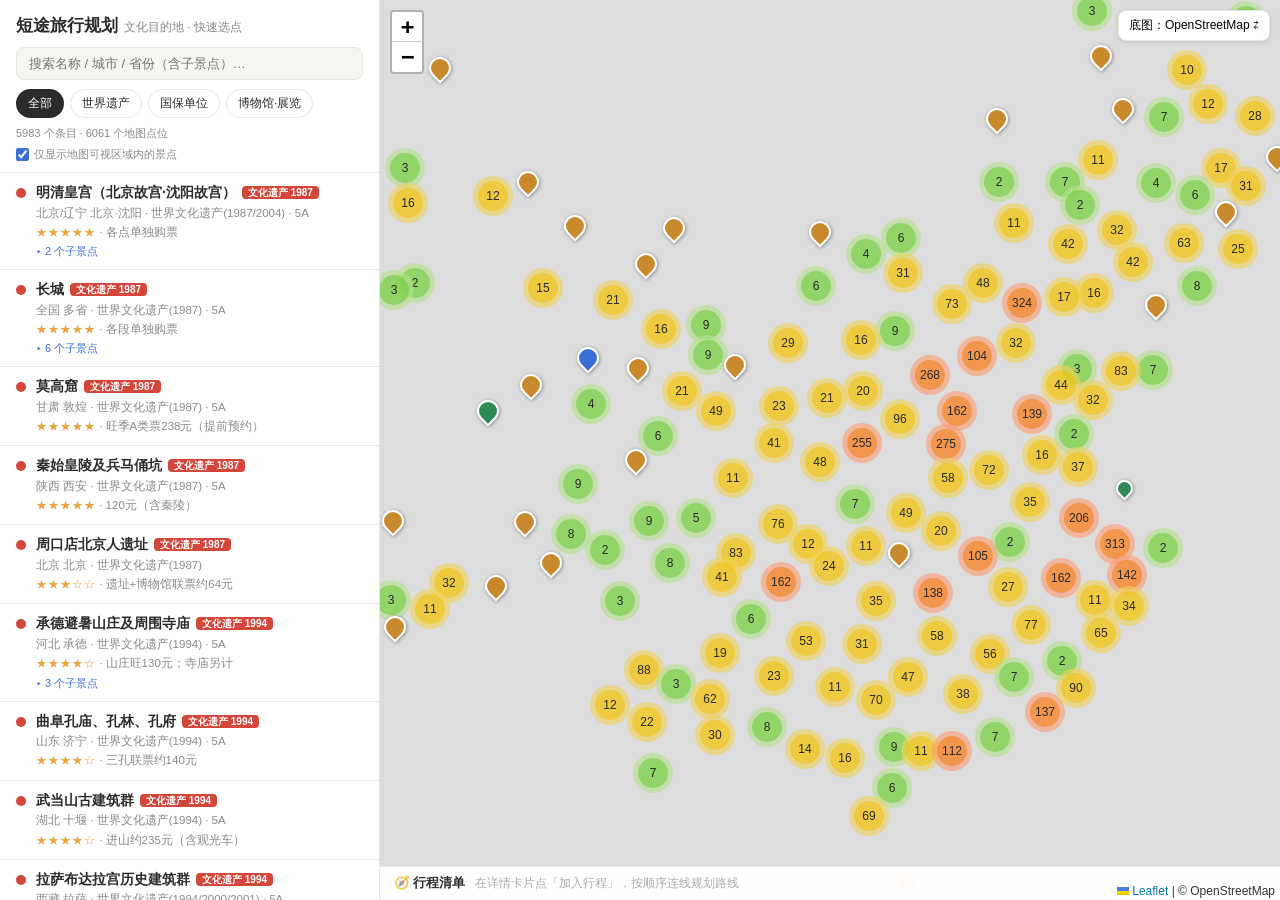
==== index.html @ 01b2f74c "Initial commit" ====
<!DOCTYPE html>
<html lang="zh-CN">
<head>
<meta charset="UTF-8">
<meta name="viewport" content="width=device-width, initial-scale=1.0">
<title>短途旅行规划 · 文化目的地地图</title>
<link rel="stylesheet" href="lib/leaflet.min.css">
<link rel="stylesheet" href="lib/MarkerCluster.min.css">
<link rel="stylesheet" href="lib/MarkerCluster.Default.min.css">
<script src="lib/leaflet.min.js"></script>
<script src="lib/leaflet.markercluster.min.js"></script>
<style>
:root{
  --whs:#d4453a; --nat:#2e8b57; --mix:#7b5cc4; --gb:#c98a2d; --mus:#3a6fd8;
  --bg:#f6f5f2; --panel:#ffffff; --ink:#2b2b2b; --muted:#8a8a8a; --line:#e8e6e1;
}
*{box-sizing:border-box;margin:0;padding:0}
body{font-family:-apple-system,"PingFang SC","Microsoft YaHei",sans-serif;color:var(--ink);background:var(--bg);height:100vh;overflow:hidden}
#app{display:flex;height:100vh}
/* ---------- 侧栏 ---------- */
#side{width:380px;min-width:320px;background:var(--panel);border-right:1px solid var(--line);display:flex;flex-direction:column;z-index:1000}
#side header{padding:14px 16px 10px;border-bottom:1px solid var(--line)}
#side h1{font-size:17px;font-weight:700}
#side h1 small{font-weight:400;color:var(--muted);font-size:12px;margin-left:6px}
#search{width:100%;margin-top:10px;padding:8px 12px;border:1px solid var(--line);border-radius:8px;font-size:13px;outline:none;background:var(--bg)}
#search:focus{border-color:#bbb}
#chips,#subchips{display:flex;gap:6px;margin-top:9px;flex-wrap:wrap}
.chip{padding:5px 11px;border-radius:99px;font-size:12px;cursor:pointer;border:1px solid var(--line);background:#fff;user-select:none;transition:.15s}
.chip.on{color:#fff;border-color:transparent}
.chip[data-cat="all"].on{background:var(--ink)}
.chip[data-cat="whs"].on{background:var(--whs)}
.chip[data-cat="gb"].on{background:var(--gb)}
.chip[data-cat="mus"].on{background:var(--mus)}
.subchip{padding:3px 9px;border-radius:99px;font-size:11px;cursor:pointer;border:1px solid var(--line);background:#fdfdfc;color:#666;user-select:none}
.subchip.on{background:#555;color:#fff;border-color:transparent}
#count{font-size:11px;color:var(--muted);margin-top:8px}
.map-tip{background:rgba(30,30,30,.88);color:#fff;border:none;border-radius:5px;font-size:12px;padding:3px 8px;white-space:nowrap;box-shadow:0 2px 6px rgba(0,0,0,.25)}
.map-tip::before{display:none}
#vfLabel{display:flex;align-items:center;gap:5px;font-size:11px;color:var(--muted);margin-top:6px;cursor:pointer;user-select:none}
#vfLabel input{cursor:pointer;accent-color:var(--mus)}
#list{flex:1;overflow-y:auto}
.item{padding:10px 16px;border-bottom:1px solid var(--line);cursor:pointer;display:flex;gap:10px;align-items:flex-start}
.item:hover{background:#faf9f6}
.item.active{background:#f3f1ea}
.dot{width:10px;height:10px;border-radius:50%;margin-top:5px;flex-shrink:0}
.item .t{font-size:14px;font-weight:600;line-height:1.4}
.item .s{font-size:11.5px;color:var(--muted);margin-top:2px;line-height:1.5}
.badge{font-size:10px;padding:1px 6px;border-radius:4px;color:#fff;margin-left:6px;vertical-align:1px;white-space:nowrap}
.stars{color:#e8a33d;font-size:11px;letter-spacing:1px}
.expander{font-size:11px;color:#3a6fd8;margin-top:3px;user-select:none}
.childitem{padding:7px 16px 7px 40px;border-bottom:1px dashed var(--line);cursor:pointer;background:#fcfbf9}
.childitem:hover{background:#f5f3ee}
.childitem .t{font-size:12.5px;font-weight:500}
.childitem .s{font-size:11px;color:var(--muted)}
/* ---------- 地图 ---------- */
#mapwrap{flex:1;position:relative}
#map{height:100%}
#tileToggle{position:absolute;top:10px;right:10px;z-index:800;background:#fff;border:1px solid var(--line);border-radius:8px;font-size:12px;padding:6px 10px;cursor:pointer;box-shadow:0 1px 4px rgba(0,0,0,.12)}
/* ---------- 详情卡片 ---------- */
#detail{position:absolute;top:10px;left:10px;z-index:900;width:335px;max-height:calc(100% - 70px);overflow-y:auto;background:#fff;border-radius:14px;box-shadow:0 6px 24px rgba(0,0,0,.18);display:none}
#detail .img{height:170px;background:#ddd center/cover no-repeat;border-radius:14px 14px 0 0;position:relative;display:flex;align-items:center;justify-content:center;font-size:48px}
#detail .close{position:absolute;top:8px;right:8px;background:rgba(0,0,0,.45);color:#fff;border:none;width:26px;height:26px;border-radius:50%;cursor:pointer;font-size:14px;line-height:1}
#detail .body{padding:14px 16px 16px}
#detail h2{font-size:16.5px;line-height:1.4}
#detail .meta{font-size:12px;color:var(--muted);margin:4px 0 8px}
#detail .tag{display:inline-block;font-size:11px;color:#fff;padding:2px 8px;border-radius:5px;margin:0 6px 4px 0}
#detail .row{display:flex;font-size:13px;margin-top:7px;line-height:1.5}
#detail .row .k{width:74px;color:var(--muted);flex-shrink:0}
#detail .intro{font-size:13px;line-height:1.7;margin-top:10px;color:#444}
#detail .btns{display:flex;gap:8px;margin-top:14px}
#detail .btns a,#detail .btns button{flex:1;text-align:center;font-size:12.5px;padding:8px 0;border-radius:8px;border:1px solid var(--line);background:#fff;color:var(--ink);text-decoration:none;cursor:pointer}
#detail .btns .add{background:var(--ink);color:#fff;border-color:var(--ink)}
#detail .btns .add.in{background:#888;border-color:#888}
.kidlink{display:flex;justify-content:space-between;font-size:12.5px;padding:6px 8px;border:1px solid var(--line);border-radius:7px;margin-top:6px;cursor:pointer}
.kidlink:hover{background:#f7f5f0}
/* ---------- 行程栏 ---------- */
#trip{position:absolute;bottom:0;left:0;right:0;z-index:900;background:rgba(255,255,255,.97);border-top:1px solid var(--line);padding:8px 14px;display:flex;align-items:center;gap:10px;flex-wrap:wrap}
#trip .label{font-size:12.5px;font-weight:700;flex-shrink:0}
#tripList{display:flex;gap:6px;flex-wrap:wrap;flex:1;min-width:120px}
.stop{display:flex;align-items:center;gap:5px;background:var(--bg);border:1px solid var(--line);border-radius:99px;padding:3px 8px 3px 4px;font-size:12px}
.stop .n{background:var(--ink);color:#fff;width:17px;height:17px;border-radius:50%;font-size:10.5px;display:flex;align-items:center;justify-content:center}
.stop button{border:none;background:none;cursor:pointer;color:var(--muted);font-size:13px;padding:0 2px}
#tripInfo{font-size:11.5px;color:var(--muted);flex-shrink:0}
#tripClear{font-size:11.5px;border:none;background:none;color:#b04a3e;cursor:pointer;flex-shrink:0}
.leaflet-popup-content{margin:10px 14px;font-size:13px}
.pop-t{font-weight:700;font-size:14px;cursor:pointer}
.pop-s{color:#888;font-size:11.5px;margin-top:2px}
@media (max-width:760px){
  #app{flex-direction:column}
  #side{width:100%;height:44%;min-width:0;border-right:none;border-bottom:1px solid var(--line)}
  #detail{width:calc(100% - 20px)}
}
</style>
</head>
<body>
<div id="app">
  <aside id="side">
    <header>
      <h1>短途旅行规划<small>文化目的地 · 快速选点</small></h1>
      <input id="search" placeholder="搜索名称 / 城市 / 省份（含子景点）…">
      <div id="chips">
        <span class="chip on" data-cat="all">全部</span>
        <span class="chip" data-cat="whs">世界遗产</span>
        <span class="chip" data-cat="gb">国保单位</span>
        <span class="chip" data-cat="mus">博物馆·展览</span>
      </div>
      <div id="subchips" style="display:none"></div>
      <div id="count"></div>
      <label id="vfLabel"><input type="checkbox" id="vfToggle" checked> 仅显示地图可视区域内的景点</label>
    </header>
    <div id="list"></div>
  </aside>
  <div id="mapwrap">
    <div id="map"></div>
    <button id="tileToggle">底图：OpenStreetMap ⇄</button>
    <div id="detail"></div>
    <div id="trip">
      <span class="label">🧭 行程清单</span>
      <div id="tripList"></div>
      <span id="tripInfo"></span>
      <button id="tripClear" style="display:none">清空</button>
    </div>
  </div>
</div>

<script src="data.js"></script>
<script src="guobao_full.js" onerror="void 0"></script>
<script src="museums_full.js" onerror="void 0"></script>
<script>
/* ================= 基础 ================= */
const CAT={whs:{label:"世界遗产",hex:"#d4453a"},gb:{label:"国保单位",hex:"#c98a2d"},mus:{label:"博物馆·展览",hex:"#3a6fd8"}};
const SUBHEX={"文化":"#d4453a","自然":"#2e8b57","双重":"#7b5cc4"};
const $=s=>document.querySelector(s);
const colorOf=e=>e.cat==="whs"?(SUBHEX[e.sub]||CAT.whs.hex):CAT[e.cat].hex;

/* 合并可选的全量国保数据（window.EXTRA_GB 由 guobao_full.js 提供） */
const batchName=b=>b>0?("第"+"零一二三四五六七八"[b]+"批"):"批次待核";
if(typeof window!=="undefined"&&Array.isArray(window.EXTRA_GB)){
  const normName=s=>String(s).replace(/[＂"“”'’‘\s·、，,．.\-—－()（）\[\]【】]/g,"");
  /* 已收录的名称（精选国保 + 世遗及其子景点），用于去重 */
  const have=[];
  for(const d of DATA){
    have.push(normName(d.name));
    (d.children||[]).forEach(c=>have.push(normName(c.name)));
  }
  const haveSet=new Set(have);
  const dupHit=nn=>haveSet.has(nn)||have.some(h=>(h.includes(nn)||nn.includes(h))&&Math.abs(h.length-nn.length)<=6&&Math.min(h.length,nn.length)>=4);
  let n=0;
  for(const r of window.EXTRA_GB){
    if(!r||!r.name||!isFinite(r.lat)||!isFinite(r.lng))continue;
    const nn=normName(r.name);
    if(dupHit(nn))continue;
    DATA.push({id:"gx"+(++n),cat:"gb",batch:+r.batch||0,lite:true,name:r.name,prov:r.prov||"",city:r.city||r.prov||"",lat:+r.lat,lng:+r.lng,
      rating:batchName(+r.batch||0)+"国保"+(r.type?(" · "+r.type):""),stars:2,
      price:r.price||"以现场为准",hours:r.hours||"以现场为准",wiki:r.wiki||r.name,intro:r.intro||(r.type?("类型："+r.type+"。"):"全国重点文物保护单位。")});
  }
}

/* 合并可选的全量博物馆数据（window.EXTRA_MUS 由 museums_full.js 提供） */
if(typeof window!=="undefined"&&Array.isArray(window.EXTRA_MUS)){
  const normM=s=>String(s).replace(/[＂"""'''\s·、，,．.\-—－()（）\[\]【】]/g,"");
  const haveM=[];
  for(const d of DATA){haveM.push(normM(d.name));(d.children||[]).forEach(c=>haveM.push(normM(c.name)));}
  const haveMSet=new Set(haveM);
  const dupM=nn=>haveMSet.has(nn)||haveM.some(h=>(h.includes(nn)||nn.includes(h))&&Math.abs(h.length-nn.length)<=6&&Math.min(h.length,nn.length)>=4);
  const levelLabel={一级:"国家一级博物馆",二级:"国家二级博物馆",美术馆:"国家重点美术馆"};
  let nm=0;
  for(const r of window.EXTRA_MUS){
    if(!r||!r.name||!isFinite(r.lat)||!isFinite(r.lng))continue;
    if(dupM(normM(r.name)))continue;
    const lv=r.level||"一级";
    DATA.push({id:"mx"+(++nm),cat:"mus",level:lv,lite:true,name:r.name,
      prov:"",city:"",lat:+r.lat,lng:+r.lng,
      rating:levelLabel[lv]||"博物馆",
      stars:lv==="一级"?4:lv==="美术馆"?4:3,
      price:"以现场为准",hours:"以现场为准",wiki:r.name,
      intro:levelLabel[lv]||"博物馆",verify:r.verify||0});
  }
}

/* 展平叶子点位（children 或自身） */
const LEAF={}; // id -> leaf
const PARENT={}; // leafId -> parent entry (若为子景点)
for(const d of DATA){
  if(d.children&&d.children.length){
    d.children.forEach((c,i)=>{
      const id=d.id+"c"+i;
      LEAF[id]={...c,id,cat:d.cat,sub:d.sub,batch:d.batch,year:d.year,prov:d.prov,
        city:c.city||d.city,rating:c.rating||d.rating,stars:c.stars||d.stars,
        price:c.price||d.price,hours:c.hours||d.hours,intro:c.intro||d.intro,wiki:c.wiki||d.wiki};
      PARENT[id]=d;
    });
  }else{LEAF[d.id]=d;}
}
const leafList=e=>e.children&&e.children.length?e.children.map((c,i)=>LEAF[e.id+"c"+i]):[LEAF[e.id]];

/* ================= 坐标纠偏（高德底图用） ================= */
function outOfChina(lat,lng){return lng<72.004||lng>137.8347||lat<0.8293||lat>55.8271}
function tLat(x,y){let r=-100+2*x+3*y+0.2*y*y+0.1*x*y+0.2*Math.sqrt(Math.abs(x));r+=(20*Math.sin(6*x*Math.PI)+20*Math.sin(2*x*Math.PI))*2/3;r+=(20*Math.sin(y*Math.PI)+40*Math.sin(y/3*Math.PI))*2/3;r+=(160*Math.sin(y/12*Math.PI)+320*Math.sin(y*Math.PI/30))*2/3;return r}
function tLng(x,y){let r=300+x+2*y+0.1*x*x+0.1*x*y+0.1*Math.sqrt(Math.abs(x));r+=(20*Math.sin(6*x*Math.PI)+20*Math.sin(2*x*Math.PI))*2/3;r+=(20*Math.sin(x*Math.PI)+40*Math.sin(x/3*Math.PI))*2/3;r+=(150*Math.sin(x/12*Math.PI)+300*Math.sin(x/30*Math.PI))*2/3;return r}
function wgs2gcj(lat,lng){if(outOfChina(lat,lng))return[lat,lng];const a=6378245,ee=0.00669342162296594626;let dLat=tLat(lng-105,lat-35),dLng=tLng(lng-105,lat-35);const radLat=lat/180*Math.PI;let magic=Math.sin(radLat);magic=1-ee*magic*magic;const sq=Math.sqrt(magic);dLat=dLat*180/(a*(1-ee)/(magic*sq)*Math.PI);dLng=dLng*180/(a/sq*Math.cos(radLat)*Math.PI);return[lat+dLat,lng+dLng]}
function distKm(a,b){const R=6371,d=Math.PI/180,la=(b.lat-a.lat)*d,lo=(b.lng-a.lng)*d;const h=Math.sin(la/2)**2+Math.cos(a.lat*d)*Math.cos(b.lat*d)*Math.sin(lo/2)**2;return R*2*Math.atan2(Math.sqrt(h),Math.sqrt(1-h))}
const store={get(k,d){try{return JSON.parse(localStorage.getItem(k))??d}catch(e){return d}},set(k,v){try{localStorage.setItem(k,JSON.stringify(v))}catch(e){}}};

/* ================= 地图 ================= */
const map=L.map("map").setView([34.5,108],5);
let useGcj=false;
const osmLayer=L.tileLayer("https://tile.openstreetmap.org/{z}/{x}/{y}.png",{maxZoom:19,attribution:"© OpenStreetMap"});
const amapLayer=L.tileLayer("https://webrd0{s}.is.autonavi.com/appmaptile?lang=zh_cn&size=1&scale=1&style=8&x={x}&y={y}&z={z}",{subdomains:"1234",maxZoom:18,attribution:"© 高德地图"});
osmLayer.addTo(map);
const cluster=L.markerClusterGroup({maxClusterRadius:36,disableClusteringAtZoom:9,showCoverageOnHover:false});
map.addLayer(cluster);
const pos=d=>useGcj?wgs2gcj(d.lat,d.lng):[d.lat,d.lng];

function makeIcon(color,n,small){
  const s=small?17:22,b=small?2:2.5;
  const num=n?`<span style="position:absolute;top:-7px;right:-8px;background:#2b2b2b;color:#fff;font-size:10px;width:16px;height:16px;border-radius:50%;display:flex;align-items:center;justify-content:center;transform:rotate(45deg)">${n}</span>`:"";
  return L.divIcon({className:"",html:`<div style="position:relative;width:${s}px;height:${s}px;background:${color};border:${b}px solid #fff;border-radius:50% 50% 50% 0;transform:rotate(-45deg);box-shadow:0 1px 4px rgba(0,0,0,.4)">${num}</div>`,iconSize:[s,s],iconAnchor:[s/2,s],popupAnchor:[0,-s]});
}

/* ================= 状态 ================= */
let activeCat="all",activeSub="all",activeBatch="all",activeMusLevel="all",query="",viewportFilter=true;
let _geocodedToPlace=false;
let markers={},routeLine=null,expanded={};
let trip=store.get("trip",[]);
trip=trip.filter(id=>LEAF[id]);

function matchEntry(d){
  if(activeCat!=="all"&&d.cat!==activeCat)return false;
  if(activeCat==="whs"&&activeSub!=="all"&&d.sub!==activeSub)return false;
  if(activeCat==="gb"&&activeBatch!=="all"&&String(d.batch)!==String(activeBatch))return false;
  if(activeCat==="mus"&&activeMusLevel!=="all"&&(d.level||"一级")!==activeMusLevel)return false;
  const q=query.trim().toLowerCase();
  if(q&&!_geocodedToPlace){
    const own=(d.name+(d.city||"")+(d.prov||"")+(d.intro||"")).toLowerCase().includes(q);
    const kid=(d.children||[]).some(c=>(c.name+(c.city||"")).toLowerCase().includes(q));
    if(!own&&!kid)return false;
  }
  if(viewportFilter){
    const b=map.getBounds();
    const inView=leafList(d).some(lf=>{const p=pos(lf);return p&&b.contains(p);});
    if(!inView)return false;
  }
  return true;
}
const visible=()=>DATA.filter(matchEntry);

/* ================= 标记 ================= */
function renderMarkers(){
  cluster.clearLayers();markers={};
  for(const d of visible()){
    const leaves=leafList(d),isChild=leaves.length>1||(d.children&&d.children.length);
    for(const lf of leaves){
      const i=trip.indexOf(lf.id);
      const m=L.marker(pos(lf),{icon:makeIcon(colorOf(lf),i>=0?i+1:0,!!PARENT[lf.id])});
      const tipName=PARENT[lf.id]?`${PARENT[lf.id].name} · ${lf.name}`:lf.name;
      m.bindTooltip(tipName,{direction:"top",offset:[0,-24],className:"map-tip"});
      m.on("click",()=>focusLeaf(lf.id));
      cluster.addLayer(m);markers[lf.id]=m;
    }
  }
  drawRoute();
}

/* ================= 列表 ================= */
function starHtml(n){return `<span class="stars">${"★".repeat(n)}${"☆".repeat(Math.max(0,5-n))}</span>`}
function renderList(){
  const v=visible();
  const leafCount=v.reduce((s,d)=>s+leafList(d).length,0);
  $("#count").textContent=`${v.length} 个条目 · ${leafCount} 个地图点位`;
  $("#list").innerHTML=v.map(d=>{
    const kids=d.children||[];
    const sub=d.cat==="whs"?`<span class="badge" style="background:${colorOf(d)}">${d.sub==="双重"?"双重遗产":d.sub+"遗产"}${d.year?" "+d.year:""}</span>`
            :d.cat==="gb"?`<span class="badge" style="background:${CAT.gb.hex}">${batchName(d.batch)}</span>`
            :d.level==="美术馆"?`<span class="badge" style="background:#9b59b6">美术馆</span>`:d.level==="二级"?`<span class="badge" style="background:#5c8fd6">二级馆</span>`:`<span class="badge" style="background:${CAT.mus.hex}">一级馆</span>`;
    let html=`<div class="item ${expanded[d.id]?"active":""}" id="it${d.id}" onclick="clickEntry('${d.id}')">
      <span class="dot" style="background:${colorOf(d)}"></span>
      <div style="flex:1">
        <div class="t">${d.name}${sub}</div>
        <div class="s">${d.prov||""} ${d.city||""} · ${d.rating}</div>
        <div class="s">${starHtml(d.stars)} · ${d.price}</div>
        ${kids.length?`<div class="expander">${expanded[d.id]?"▾":"▸"} ${kids.length} 个子景点</div>`:""}
      </div></div>`;
    if(kids.length&&expanded[d.id]){
      html+=kids.map((c,i)=>{
        const lf=LEAF[d.id+"c"+i];
        return `<div class="childitem" onclick="focusLeaf('${lf.id}')">
          <div class="t">└ ${c.name}</div><div class="s">${lf.city||""} · ${lf.price||""}</div></div>`;
      }).join("");
    }
    return html;
  }).join("")||`<div style="padding:30px;text-align:center;color:#aaa;font-size:13px">没有匹配的目的地</div>`;
}

function renderSubchips(){
  const box=$("#subchips");
  if(activeCat==="whs"){
    const opts=[["all","全部类型"],["文化","文化遗产"],["自然","自然遗产"],["双重","双重遗产"]];
    box.innerHTML=opts.map(([v,t])=>`<span class="subchip ${activeSub===v?"on":""}" onclick="setSub('${v}')">${t}</span>`).join("");
    box.style.display="flex";
  }else if(activeCat==="gb"){
    const batches=[...new Set(DATA.filter(d=>d.cat==="gb").map(d=>d.batch))].sort((a,b)=>a-b);
    box.innerHTML=`<span class="subchip ${activeBatch==="all"?"on":""}" onclick="setBatch('all')">全部批次</span>`+
      batches.map(b=>`<span class="subchip ${String(activeBatch)===String(b)?"on":""}" onclick="setBatch('${b}')">${batchName(b)}</span>`).join("");
    box.style.display="flex";
  }else if(activeCat==="mus"){
    const opts=[["all","全部等级"],["一级","一级博物馆"],["二级","二级博物馆"],["美术馆","重点美术馆"]];
    box.innerHTML=opts.map(([v,t])=>`<span class="subchip ${activeMusLevel===v?"on":""}" onclick="setMusLevel('${v}')">${t}</span>`).join("");
    box.style.display="flex";
  }else{box.style.display="none"}
}
function setSub(v){activeSub=v;renderSubchips();renderList();renderMarkers()}
function setBatch(v){activeBatch=v;renderSubchips();renderList();renderMarkers()}
function setMusLevel(v){activeMusLevel=v;renderSubchips();renderList();renderMarkers()}

/* ================= 交互 ================= */
function highlight(id,scroll=true){
  document.querySelectorAll(".item.active").forEach(e=>e.classList.remove("active"));
  const el=$("#it"+id);if(el){el.classList.add("active");if(scroll)el.scrollIntoView({block:"nearest",behavior:"smooth"})}
}
function clickEntry(id){
  const d=DATA.find(x=>x.id===id);if(!d)return;
  if(d.children&&d.children.length){
    expanded[id]=!expanded[id];renderList();highlight(id,false);
    const pts=leafList(d).map(lf=>pos(lf));
    map.flyToBounds(L.latLngBounds(pts).pad(0.25),{duration:.8,maxZoom:11});
    openDetail(id);
  }else{focusLeaf(id)}
}
function focusLeaf(id){
  const lf=LEAF[id];if(!lf)return;
  map.flyTo(pos(lf),Math.max(map.getZoom(),11),{duration:.8});
  highlight(PARENT[id]?PARENT[id].id:id,true);
  openDetail(id);
}

/* ================= 详情卡片 ================= */
const imgCache={};
function openDetail(id){
  const d=LEAF[id]||DATA.find(x=>x.id===id);if(!d)return;
  const parent=PARENT[id],c=colorOf(d);
  const isParent=!LEAF[id]&&d.children&&d.children.length;
  const inTrip=trip.includes(id);
  const tags=`<span class="tag" style="background:${c}">${d.cat==="whs"?(d.sub==="双重"?"文化+自然双重遗产":"世界"+d.sub+"遗产"):CAT[d.cat].label}</span><span class="tag" style="background:#777">${d.rating}</span>`;
  let body;
  if(isParent){
    body=`${tags}
      <div class="intro">${d.intro}</div>
      <div style="font-size:12px;color:#888;margin-top:10px;font-weight:700">子景点（点击定位）</div>
      ${d.children.map((k,i)=>`<div class="kidlink" onclick="focusLeaf('${d.id}c${i}')"><span>${k.name}</span><span style="color:#999">${k.price||""}</span></div>`).join("")}`;
  }else{
    body=`${tags}
      <div class="row"><span class="k">💰 票价</span><span>${d.price}</span></div>
      <div class="row"><span class="k">🕐 开放时间</span><span>${d.hours}</span></div>
      <div class="intro">${d.intro}</div>
      <div class="btns">
        <button class="add ${inTrip?"in":""}" onclick="toggleTrip('${d.id}')">${inTrip?"✓ 已在行程·移除":"➕ 加入行程"}</button>
        <a href="https://uri.amap.com/marker?position=${d.lng},${d.lat}&name=${encodeURIComponent(d.name)}" target="_blank">高德导航</a>
        <a href="https://zh.wikipedia.org/wiki/${encodeURIComponent(d.wiki||d.name)}" target="_blank">百科</a>
      </div>`;
  }
  $("#detail").style.display="block";
  $("#detail").innerHTML=`
    <div class="img" id="dimg" style="background:linear-gradient(135deg,${c}cc,${c}55)">${d.cat==="mus"?"🖼️":d.cat==="gb"?"🏛️":d.sub==="自然"?"🏞️":"🏯"}
      <button class="close" onclick="document.getElementById('detail').style.display='none'">✕</button></div>
    <div class="body">
      <h2>${d.name}</h2>
      <div class="meta">${parent?("属于："+parent.name+"　"):""}${d.prov||""} · ${d.city||""}　${starHtml(d.stars)}</div>
      ${body}
      ${d.verify?'<div style="font-size:11px;color:#9a6200;margin-top:8px;background:#fffbe8;border:1px solid #f0d580;border-radius:6px;padding:5px 9px">⚠️ 坐标经自动地理编码获取，位置可能有偏差，建议出行前核实</div>':""}
      <div style="font-size:10.5px;color:#bbb;margin-top:10px">票价与时间为参考值，出行前请以官方公告为准</div>
    </div>`;
  loadImg(d);
}
async function loadImg(d){
  const key=d.wiki||d.name;
  try{
    let img=imgCache[key];
    if(img===undefined){
      img=null;

      // 1. Wikidata P18 → Special:FilePath（代表图，通常为建筑外观）
      try{
        const wdR=await fetch(
          `https://www.wikidata.org/w/api.php?action=wbgetentities&sites=zhwiki&titles=${encodeURIComponent(key)}&props=claims&format=json&origin=*`,
          {signal:AbortSignal.timeout(7000)});
        const wdJ=await wdR.json();
        const entity=Object.values(wdJ.entities||{})[0];
        if(entity&&!entity.missing&&entity.claims?.P18){
          const fname=entity.claims.P18[0].mainsnak.datavalue.value.replace(/ /g,'_');
          img=`https://commons.wikimedia.org/wiki/Special:FilePath/${encodeURIComponent(fname)}?width=640`;
        }
      }catch(e){}

      // 2. Wikimedia Commons 关键词搜索（名称直接搜，Commons以英文索引为主）
      if(!img){
        for(const suf of ['',' building',' exterior',' view']){
          try{
            const r=await fetch(
              `https://commons.wikimedia.org/w/api.php?action=query&generator=search&gsrsearch=${encodeURIComponent(key+suf)}&gsrnamespace=6&gsrlimit=6&prop=imageinfo&iiprop=url&iiurlwidth=640&format=json&origin=*`,
              {signal:AbortSignal.timeout(7000)});
            const j=await r.json();
            for(const p of Object.values(j.query?.pages||{})){
              const tu=p?.imageinfo?.[0]?.thumburl;
              if(tu&&/\.(jpg|jpeg|png|webp)/i.test(tu)){img=tu;break;}
            }
          }catch(e){}
          if(img)break;
        }
      }

      // 3. Wikipedia zh pageimages 最终兜底
      if(!img){
        try{
          const r=await fetch(
            `https://zh.wikipedia.org/w/api.php?action=query&titles=${encodeURIComponent(key)}&prop=pageimages&pithumbsize=640&format=json&origin=*&redirects=1`,
            {signal:AbortSignal.timeout(7000)});
          const j=await r.json();
          img=Object.values(j.query?.pages||{})[0]?.thumbnail?.source||null;
        }catch(e){}
      }

      imgCache[key]=img;
    }
    const el=$("#dimg");
    if(img&&el){
      el.style.backgroundImage=`url('${img}')`;
      el.style.backgroundSize="cover";
      el.style.backgroundPosition="center";
      el.childNodes[0].textContent="";
    }
  }catch(e){/* 离线时保留占位 */}
}

/* ================= 行程 ================= */
function toggleTrip(id){
  const i=trip.indexOf(id);
  if(i>=0)trip.splice(i,1);else trip.push(id);
  store.set("trip",trip);
  renderTrip();renderMarkers();
  openDetail(id);
}
function moveStop(i,dir){
  const j=i+dir;if(j<0||j>=trip.length)return;
  [trip[i],trip[j]]=[trip[j],trip[i]];
  store.set("trip",trip);renderTrip();renderMarkers();
}
function renderTrip(){
  const box=$("#tripList");
  if(!trip.length){box.innerHTML=`<span style="font-size:12px;color:#aaa">在详情卡片点「加入行程」，按顺序连线规划路线</span>`;$("#tripInfo").textContent="";$("#tripClear").style.display="none";return}
  box.innerHTML=trip.map((id,i)=>{
    const d=LEAF[id];
    return `<span class="stop"><span class="n">${i+1}</span>${d.name}
      <button title="前移" onclick="moveStop(${i},-1)">‹</button><button title="后移" onclick="moveStop(${i},1)">›</button><button title="移除" onclick="toggleTrip('${id}')">✕</button></span>`;
  }).join("");
  let total=0;
  for(let i=1;i<trip.length;i++)total+=distKm(LEAF[trip[i-1]],LEAF[trip[i]]);
  $("#tripInfo").textContent=trip.length>1?`${trip.length}站 · 直线约 ${Math.round(total)} km`:`${trip.length}站`;
  $("#tripClear").style.display="inline";
}
function drawRoute(){
  if(routeLine){map.removeLayer(routeLine);routeLine=null}
  if(trip.length>1)routeLine=L.polyline(trip.map(id=>pos(LEAF[id])),{color:"#2b2b2b",weight:2.5,dashArray:"6 8",opacity:.75}).addTo(map);
}

/* ================= 事件 ================= */
document.querySelectorAll("#chips .chip").forEach(ch=>ch.onclick=()=>{
  document.querySelectorAll("#chips .chip").forEach(c=>c.classList.remove("on"));
  ch.classList.add("on");activeCat=ch.dataset.cat;activeSub="all";activeBatch="all";activeMusLevel="all";
  renderSubchips();renderList();renderMarkers();
});
let _searchTimer=null;
$("#search").oninput=e=>{
  _geocodedToPlace=false;            // 新输入时重置地理编码模式
  query=e.target.value;renderList();renderMarkers();
  clearTimeout(_searchTimer);
  const q=query.trim();
  if(q.length<2)return;
  _searchTimer=setTimeout(()=>{
    // 始终尝试地理编码定位
    fetch(`https://nominatim.openstreetmap.org/search?q=${encodeURIComponent(q+' 中国')}&format=json&limit=1`)
      .then(r=>r.json()).then(res=>{
        if(res.length){
          // 找到地点：定位到该地，取消名称筛选，由可视区域过滤接管
          // 不在此处渲染 marker，等 moveend 后地图稳定再统一刷新
          _geocodedToPlace=true;
          renderList();          // 仅更新计数，不动 marker
          const bb=res[0].boundingbox;
          if(bb)map.flyToBounds([[+bb[0],+bb[2]],[+bb[1],+bb[3]]],{duration:.8,padding:[60,60],maxZoom:10});
          else map.flyTo([+res[0].lat,+res[0].lon],9,{duration:.8});
        }else{
          // 未找到地点：退回名称筛选模式，定位到匹配景点
          const v=visible();
          if(v.length>0&&v.length<=300){
            const pts=v.flatMap(d=>leafList(d)).map(lf=>pos(lf)).filter(Boolean);
            if(pts.length===1)map.flyTo(pts[0],Math.max(map.getZoom(),12),{duration:.8});
            else if(pts.length>1)map.flyToBounds(L.latLngBounds(pts).pad(0.3),{duration:.8,maxZoom:13});
          }
        }
      }).catch(()=>{});
  },600);
};
$("#vfToggle").onchange=e=>{viewportFilter=e.target.checked;renderList();};
map.on("moveend",()=>{if(viewportFilter){renderList();renderMarkers();}});
$("#tripClear").onclick=()=>{trip=[];store.set("trip",trip);renderTrip();renderMarkers()};
$("#tileToggle").onclick=()=>{
  useGcj=!useGcj;
  if(useGcj){map.removeLayer(osmLayer);amapLayer.addTo(map);$("#tileToggle").textContent="底图：高德地图 ⇄"}
  else{map.removeLayer(amapLayer);osmLayer.addTo(map);$("#tileToggle").textContent="底图：OpenStreetMap ⇄"}
  renderMarkers();
};

renderSubchips();renderList();renderMarkers();renderTrip();
</script>
</body>
</html>
---- lib/MarkerCluster.min.css ----
.leaflet-cluster-anim .leaflet-marker-icon,.leaflet-cluster-anim .leaflet-marker-shadow{-webkit-transition:-webkit-transform .3s ease-out,opacity .3s ease-in;-moz-transition:-moz-transform .3s ease-out,opacity .3s ease-in;-o-transition:-o-transform .3s ease-out,opacity .3s ease-in;transition:transform .3s ease-out,opacity .3s ease-in}.leaflet-cluster-spider-leg{-webkit-transition:-webkit-stroke-dashoffset .3s ease-out,-webkit-stroke-opacity .3s ease-in;-moz-transition:-moz-stroke-dashoffset .3s ease-out,-moz-stroke-opacity .3s ease-in;-o-transition:-o-stroke-dashoffset .3s ease-out,-o-stroke-opacity .3s ease-in;transition:stroke-dashoffset .3s ease-out,stroke-opacity .3s ease-in}
---- lib/MarkerCluster.Default.min.css ----
.marker-cluster-small{background-color:rgba(181,226,140,.6)}.marker-cluster-small div{background-color:rgba(110,204,57,.6)}.marker-cluster-medium{background-color:rgba(241,211,87,.6)}.marker-cluster-medium div{background-color:rgba(240,194,12,.6)}.marker-cluster-large{background-color:rgba(253,156,115,.6)}.marker-cluster-large div{background-color:rgba(241,128,23,.6)}.leaflet-oldie .marker-cluster-small{background-color:#b5e28c}.leaflet-oldie .marker-cluster-small div{background-color:#6ecc39}.leaflet-oldie .marker-cluster-medium{background-color:#f1d357}.leaflet-oldie .marker-cluster-medium div{background-color:#f0c20c}.leaflet-oldie .marker-cluster-large{background-color:#fd9c73}.leaflet-oldie .marker-cluster-large div{background-color:#f18017}.marker-cluster{background-clip:padding-box;border-radius:20px}.marker-cluster div{width:30px;height:30px;margin-left:5px;margin-top:5px;text-align:center;border-radius:15px;font:12px "Helvetica Neue",Arial,Helvetica,sans-serif}.marker-cluster span{line-height:30px}
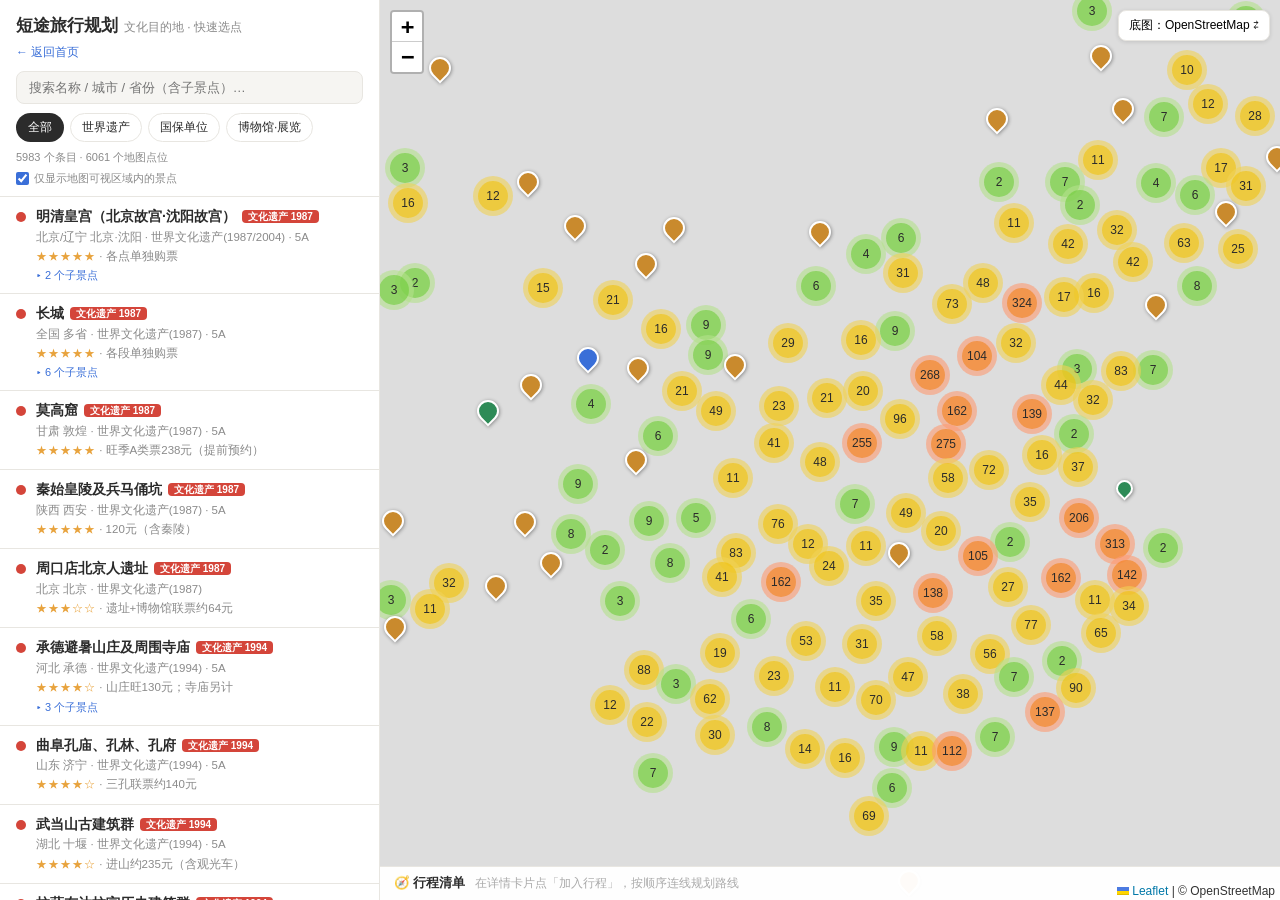
==== commit b5c7b5fc: "feat: 新增独立手机端地图体验" ====
--- a/index.html
+++ b/index.html
@@ -22,6 +22,8 @@
 #side header{padding:14px 16px 10px;border-bottom:1px solid var(--line)}
 #side h1{font-size:17px;font-weight:700}
 #side h1 small{font-weight:400;color:var(--muted);font-size:12px;margin-left:6px}
+.home-link{display:inline-block;margin-top:7px;color:#3a6fd8;font-size:12px;text-decoration:none}
+.home-link:hover{text-decoration:underline}
 #search{width:100%;margin-top:10px;padding:8px 12px;border:1px solid var(--line);border-radius:8px;font-size:13px;outline:none;background:var(--bg)}
 #search:focus{border-color:#bbb}
 #chips,#subchips{display:flex;gap:6px;margin-top:9px;flex-wrap:wrap}
@@ -97,6 +99,7 @@
   <aside id="side">
     <header>
       <h1>短途旅行规划<small>文化目的地 · 快速选点</small></h1>
+      <a class="home-link" href="home.html">← 返回首页</a>
       <input id="search" placeholder="搜索名称 / 城市 / 省份（含子景点）…">
       <div id="chips">
         <span class="chip on" data-cat="all">全部</span>
@@ -469,22 +472,28 @@
   ch.classList.add("on");activeCat=ch.dataset.cat;activeSub="all";activeBatch="all";activeMusLevel="all";
   renderSubchips();renderList();renderMarkers();
 });
-let _searchTimer=null;
+let _searchTimer=null,_renderTimer=null;
 $("#search").oninput=e=>{
   _geocodedToPlace=false;            // 新输入时重置地理编码模式
-  query=e.target.value;renderList();renderMarkers();
+  query=e.target.value;
+  clearTimeout(_renderTimer);
   clearTimeout(_searchTimer);
+  // 防抖：停止输入 150ms 后再渲染列表和标记，避免每个字符都触发全量重渲染
+  _renderTimer=setTimeout(()=>{renderList();renderMarkers();},150);
   const q=query.trim();
   if(q.length<2)return;
+  // 在输入框显示"定位中"提示
+  $("#search").style.borderColor="#f0a020";
   _searchTimer=setTimeout(()=>{
     // 始终尝试地理编码定位
     fetch(`https://nominatim.openstreetmap.org/search?q=${encodeURIComponent(q+' 中国')}&format=json&limit=1`)
       .then(r=>r.json()).then(res=>{
+        $("#search").style.borderColor="";
         if(res.length){
           // 找到地点：定位到该地，取消名称筛选，由可视区域过滤接管
-          // 不在此处渲染 marker，等 moveend 后地图稳定再统一刷新
           _geocodedToPlace=true;
-          renderList();          // 仅更新计数，不动 marker
+          renderList();
+          renderMarkers();   // 立即清除名称筛选的旧标记，给用户即时反馈
           const bb=res[0].boundingbox;
           if(bb)map.flyToBounds([[+bb[0],+bb[2]],[+bb[1],+bb[3]]],{duration:.8,padding:[60,60],maxZoom:10});
           else map.flyTo([+res[0].lat,+res[0].lon],9,{duration:.8});
@@ -497,8 +506,8 @@
             else if(pts.length>1)map.flyToBounds(L.latLngBounds(pts).pad(0.3),{duration:.8,maxZoom:13});
           }
         }
-      }).catch(()=>{});
-  },600);
+      }).catch(()=>{$("#search").style.borderColor="";});
+  },350);
 };
 $("#vfToggle").onchange=e=>{viewportFilter=e.target.checked;renderList();};
 map.on("moveend",()=>{if(viewportFilter){renderList();renderMarkers();}});
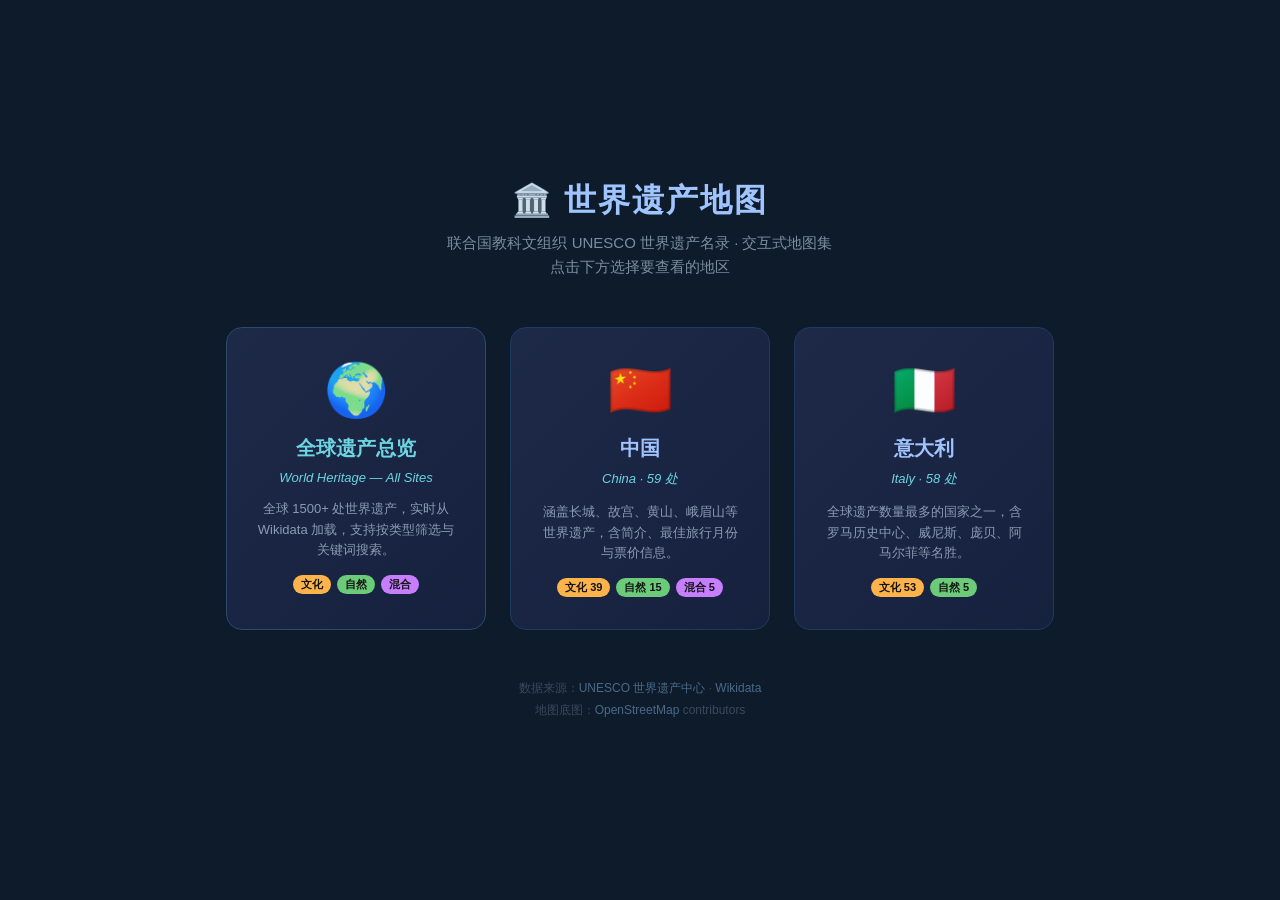
==== commit c64a79d3: "feat: 首页自动适配移动端" ====
--- a/index.html
+++ b/index.html
@@ -3,523 +3,161 @@
 <head>
 <meta charset="UTF-8">
 <meta name="viewport" content="width=device-width, initial-scale=1.0">
-<title>短途旅行规划 · 文化目的地地图</title>
-<link rel="stylesheet" href="lib/leaflet.min.css">
-<link rel="stylesheet" href="lib/MarkerCluster.min.css">
-<link rel="stylesheet" href="lib/MarkerCluster.Default.min.css">
-<script src="lib/leaflet.min.js"></script>
-<script src="lib/leaflet.markercluster.min.js"></script>
+<script>if(!location.search.includes('desktop=1')&&matchMedia('(max-width:760px)').matches)location.replace('mobile.html');</script>
+<title>世界遗产地图 · 导航</title>
 <style>
-:root{
-  --whs:#d4453a; --nat:#2e8b57; --mix:#7b5cc4; --gb:#c98a2d; --mus:#3a6fd8;
-  --bg:#f6f5f2; --panel:#ffffff; --ink:#2b2b2b; --muted:#8a8a8a; --line:#e8e6e1;
-}
-*{box-sizing:border-box;margin:0;padding:0}
-body{font-family:-apple-system,"PingFang SC","Microsoft YaHei",sans-serif;color:var(--ink);background:var(--bg);height:100vh;overflow:hidden}
-#app{display:flex;height:100vh}
-/* ---------- 侧栏 ---------- */
-#side{width:380px;min-width:320px;background:var(--panel);border-right:1px solid var(--line);display:flex;flex-direction:column;z-index:1000}
-#side header{padding:14px 16px 10px;border-bottom:1px solid var(--line)}
-#side h1{font-size:17px;font-weight:700}
-#side h1 small{font-weight:400;color:var(--muted);font-size:12px;margin-left:6px}
-.home-link{display:inline-block;margin-top:7px;color:#3a6fd8;font-size:12px;text-decoration:none}
-.home-link:hover{text-decoration:underline}
-#search{width:100%;margin-top:10px;padding:8px 12px;border:1px solid var(--line);border-radius:8px;font-size:13px;outline:none;background:var(--bg)}
-#search:focus{border-color:#bbb}
-#chips,#subchips{display:flex;gap:6px;margin-top:9px;flex-wrap:wrap}
-.chip{padding:5px 11px;border-radius:99px;font-size:12px;cursor:pointer;border:1px solid var(--line);background:#fff;user-select:none;transition:.15s}
-.chip.on{color:#fff;border-color:transparent}
-.chip[data-cat="all"].on{background:var(--ink)}
-.chip[data-cat="whs"].on{background:var(--whs)}
-.chip[data-cat="gb"].on{background:var(--gb)}
-.chip[data-cat="mus"].on{background:var(--mus)}
-.subchip{padding:3px 9px;border-radius:99px;font-size:11px;cursor:pointer;border:1px solid var(--line);background:#fdfdfc;color:#666;user-select:none}
-.subchip.on{background:#555;color:#fff;border-color:transparent}
-#count{font-size:11px;color:var(--muted);margin-top:8px}
-.map-tip{background:rgba(30,30,30,.88);color:#fff;border:none;border-radius:5px;font-size:12px;padding:3px 8px;white-space:nowrap;box-shadow:0 2px 6px rgba(0,0,0,.25)}
-.map-tip::before{display:none}
-#vfLabel{display:flex;align-items:center;gap:5px;font-size:11px;color:var(--muted);margin-top:6px;cursor:pointer;user-select:none}
-#vfLabel input{cursor:pointer;accent-color:var(--mus)}
-#list{flex:1;overflow-y:auto}
-.item{padding:10px 16px;border-bottom:1px solid var(--line);cursor:pointer;display:flex;gap:10px;align-items:flex-start}
-.item:hover{background:#faf9f6}
-.item.active{background:#f3f1ea}
-.dot{width:10px;height:10px;border-radius:50%;margin-top:5px;flex-shrink:0}
-.item .t{font-size:14px;font-weight:600;line-height:1.4}
-.item .s{font-size:11.5px;color:var(--muted);margin-top:2px;line-height:1.5}
-.badge{font-size:10px;padding:1px 6px;border-radius:4px;color:#fff;margin-left:6px;vertical-align:1px;white-space:nowrap}
-.stars{color:#e8a33d;font-size:11px;letter-spacing:1px}
-.expander{font-size:11px;color:#3a6fd8;margin-top:3px;user-select:none}
-.childitem{padding:7px 16px 7px 40px;border-bottom:1px dashed var(--line);cursor:pointer;background:#fcfbf9}
-.childitem:hover{background:#f5f3ee}
-.childitem .t{font-size:12.5px;font-weight:500}
-.childitem .s{font-size:11px;color:var(--muted)}
-/* ---------- 地图 ---------- */
-#mapwrap{flex:1;position:relative}
-#map{height:100%}
-#tileToggle{position:absolute;top:10px;right:10px;z-index:800;background:#fff;border:1px solid var(--line);border-radius:8px;font-size:12px;padding:6px 10px;cursor:pointer;box-shadow:0 1px 4px rgba(0,0,0,.12)}
-/* ---------- 详情卡片 ---------- */
-#detail{position:absolute;top:10px;left:10px;z-index:900;width:335px;max-height:calc(100% - 70px);overflow-y:auto;background:#fff;border-radius:14px;box-shadow:0 6px 24px rgba(0,0,0,.18);display:none}
-#detail .img{height:170px;background:#ddd center/cover no-repeat;border-radius:14px 14px 0 0;position:relative;display:flex;align-items:center;justify-content:center;font-size:48px}
-#detail .close{position:absolute;top:8px;right:8px;background:rgba(0,0,0,.45);color:#fff;border:none;width:26px;height:26px;border-radius:50%;cursor:pointer;font-size:14px;line-height:1}
-#detail .body{padding:14px 16px 16px}
-#detail h2{font-size:16.5px;line-height:1.4}
-#detail .meta{font-size:12px;color:var(--muted);margin:4px 0 8px}
-#detail .tag{display:inline-block;font-size:11px;color:#fff;padding:2px 8px;border-radius:5px;margin:0 6px 4px 0}
-#detail .row{display:flex;font-size:13px;margin-top:7px;line-height:1.5}
-#detail .row .k{width:74px;color:var(--muted);flex-shrink:0}
-#detail .intro{font-size:13px;line-height:1.7;margin-top:10px;color:#444}
-#detail .btns{display:flex;gap:8px;margin-top:14px}
-#detail .btns a,#detail .btns button{flex:1;text-align:center;font-size:12.5px;padding:8px 0;border-radius:8px;border:1px solid var(--line);background:#fff;color:var(--ink);text-decoration:none;cursor:pointer}
-#detail .btns .add{background:var(--ink);color:#fff;border-color:var(--ink)}
-#detail .btns .add.in{background:#888;border-color:#888}
-.kidlink{display:flex;justify-content:space-between;font-size:12.5px;padding:6px 8px;border:1px solid var(--line);border-radius:7px;margin-top:6px;cursor:pointer}
-.kidlink:hover{background:#f7f5f0}
-/* ---------- 行程栏 ---------- */
-#trip{position:absolute;bottom:0;left:0;right:0;z-index:900;background:rgba(255,255,255,.97);border-top:1px solid var(--line);padding:8px 14px;display:flex;align-items:center;gap:10px;flex-wrap:wrap}
-#trip .label{font-size:12.5px;font-weight:700;flex-shrink:0}
-#tripList{display:flex;gap:6px;flex-wrap:wrap;flex:1;min-width:120px}
-.stop{display:flex;align-items:center;gap:5px;background:var(--bg);border:1px solid var(--line);border-radius:99px;padding:3px 8px 3px 4px;font-size:12px}
-.stop .n{background:var(--ink);color:#fff;width:17px;height:17px;border-radius:50%;font-size:10.5px;display:flex;align-items:center;justify-content:center}
-.stop button{border:none;background:none;cursor:pointer;color:var(--muted);font-size:13px;padding:0 2px}
-#tripInfo{font-size:11.5px;color:var(--muted);flex-shrink:0}
-#tripClear{font-size:11.5px;border:none;background:none;color:#b04a3e;cursor:pointer;flex-shrink:0}
-.leaflet-popup-content{margin:10px 14px;font-size:13px}
-.pop-t{font-weight:700;font-size:14px;cursor:pointer}
-.pop-s{color:#888;font-size:11.5px;margin-top:2px}
-@media (max-width:760px){
-  #app{flex-direction:column}
-  #side{width:100%;height:44%;min-width:0;border-right:none;border-bottom:1px solid var(--line)}
-  #detail{width:calc(100% - 20px)}
-}
+  * { box-sizing: border-box; margin: 0; padding: 0; }
+  body {
+    font-family: "PingFang SC", "Microsoft YaHei", sans-serif;
+    background: #0d1b2a;
+    min-height: 100vh;
+    display: flex;
+    flex-direction: column;
+    align-items: center;
+    justify-content: center;
+    padding: 40px 20px;
+    color: #e0e0e0;
+  }
+
+  header { text-align: center; margin-bottom: 48px; }
+  header h1 {
+    font-size: 32px;
+    color: #a0c4ff;
+    letter-spacing: 2px;
+    margin-bottom: 8px;
+  }
+  header p {
+    font-size: 15px;
+    color: #7a8ea0;
+    line-height: 1.6;
+  }
+
+  .cards {
+    display: flex;
+    gap: 24px;
+    flex-wrap: wrap;
+    justify-content: center;
+    max-width: 900px;
+    width: 100%;
+  }
+
+  .card {
+    background: #16213e;
+    border: 1px solid #1e3a5f;
+    border-radius: 16px;
+    padding: 32px 28px;
+    width: 260px;
+    text-align: center;
+    text-decoration: none;
+    color: inherit;
+    transition: transform .2s, box-shadow .2s, border-color .2s;
+    cursor: pointer;
+    position: relative;
+    overflow: hidden;
+  }
+  .card::before {
+    content: '';
+    position: absolute;
+    inset: 0;
+    background: linear-gradient(135deg, rgba(160,196,255,0.05), transparent);
+    pointer-events: none;
+  }
+  .card:hover {
+    transform: translateY(-6px);
+    box-shadow: 0 12px 32px rgba(0,0,0,0.5);
+    border-color: #a0c4ff;
+  }
+
+  .card .emoji { font-size: 52px; margin-bottom: 14px; display: block; }
+  .card h2 { font-size: 20px; color: #a0c4ff; margin-bottom: 8px; }
+  .card .sub { font-size: 13px; color: #6bd5e1; margin-bottom: 14px; font-style: italic; }
+  .card p { font-size: 13px; color: #8a9ab0; line-height: 1.6; }
+
+  .badge-row {
+    display: flex;
+    gap: 6px;
+    justify-content: center;
+    margin-top: 14px;
+  }
+  .tag {
+    font-size: 11px;
+    padding: 2px 8px;
+    border-radius: 10px;
+    font-weight: bold;
+  }
+  .tag-c { background: #ffb347; color: #111; }
+  .tag-n { background: #6bcb77; color: #111; }
+  .tag-m { background: #c77dff; color: #111; }
+
+  .world-card { border-color: #2a4a6e; }
+  .world-card:hover { border-color: #6bd5e1; }
+  .world-card h2 { color: #6bd5e1; }
+
+  footer {
+    margin-top: 48px;
+    text-align: center;
+    font-size: 12px;
+    color: #3a4a5a;
+    line-height: 1.8;
+  }
+  footer a { color: #4a6a8a; text-decoration: none; }
+  footer a:hover { color: #a0c4ff; }
 </style>
 </head>
 <body>
-<div id="app">
-  <aside id="side">
-    <header>
-      <h1>短途旅行规划<small>文化目的地 · 快速选点</small></h1>
-      <a class="home-link" href="home.html">← 返回首页</a>
-      <input id="search" placeholder="搜索名称 / 城市 / 省份（含子景点）…">
-      <div id="chips">
-        <span class="chip on" data-cat="all">全部</span>
-        <span class="chip" data-cat="whs">世界遗产</span>
-        <span class="chip" data-cat="gb">国保单位</span>
-        <span class="chip" data-cat="mus">博物馆·展览</span>
-      </div>
-      <div id="subchips" style="display:none"></div>
-      <div id="count"></div>
-      <label id="vfLabel"><input type="checkbox" id="vfToggle" checked> 仅显示地图可视区域内的景点</label>
-    </header>
-    <div id="list"></div>
-  </aside>
-  <div id="mapwrap">
-    <div id="map"></div>
-    <button id="tileToggle">底图：OpenStreetMap ⇄</button>
-    <div id="detail"></div>
-    <div id="trip">
-      <span class="label">🧭 行程清单</span>
-      <div id="tripList"></div>
-      <span id="tripInfo"></span>
-      <button id="tripClear" style="display:none">清空</button>
+
+<header>
+  <h1>🏛️ 世界遗产地图</h1>
+  <p>联合国教科文组织 UNESCO 世界遗产名录 · 交互式地图集<br>
+  点击下方选择要查看的地区</p>
+</header>
+
+<div class="cards">
+
+  <!-- 全球地图 -->
+  <a class="card world-card" href="world.html">
+    <span class="emoji">🌍</span>
+    <h2>全球遗产总览</h2>
+    <div class="sub">World Heritage — All Sites</div>
+    <p>全球 1500+ 处世界遗产，实时从 Wikidata 加载，支持按类型筛选与关键词搜索。</p>
+    <div class="badge-row">
+      <span class="tag tag-c">文化</span>
+      <span class="tag tag-n">自然</span>
+      <span class="tag tag-m">混合</span>
     </div>
-  </div>
+  </a>
+
+  <!-- 中国 -->
+  <a class="card" href="china.html">
+    <span class="emoji">🇨🇳</span>
+    <h2>中国</h2>
+    <div class="sub">China · 59 处</div>
+    <p>涵盖长城、故宫、黄山、峨眉山等世界遗产，含简介、最佳旅行月份与票价信息。</p>
+    <div class="badge-row">
+      <span class="tag tag-c">文化 39</span>
+      <span class="tag tag-n">自然 15</span>
+      <span class="tag tag-m">混合 5</span>
+    </div>
+  </a>
+
+  <!-- 意大利 -->
+  <a class="card" href="italy.html">
+    <span class="emoji">🇮🇹</span>
+    <h2>意大利</h2>
+    <div class="sub">Italy · 58 处</div>
+    <p>全球遗产数量最多的国家之一，含罗马历史中心、威尼斯、庞贝、阿马尔菲等名胜。</p>
+    <div class="badge-row">
+      <span class="tag tag-c">文化 53</span>
+      <span class="tag tag-n">自然 5</span>
+    </div>
+  </a>
+
 </div>
 
-<script src="data.js"></script>
-<script src="guobao_full.js" onerror="void 0"></script>
-<script src="museums_full.js" onerror="void 0"></script>
-<script>
-/* ================= 基础 ================= */
-const CAT={whs:{label:"世界遗产",hex:"#d4453a"},gb:{label:"国保单位",hex:"#c98a2d"},mus:{label:"博物馆·展览",hex:"#3a6fd8"}};
-const SUBHEX={"文化":"#d4453a","自然":"#2e8b57","双重":"#7b5cc4"};
-const $=s=>document.querySelector(s);
-const colorOf=e=>e.cat==="whs"?(SUBHEX[e.sub]||CAT.whs.hex):CAT[e.cat].hex;
+<footer>
+  <p>数据来源：<a href="https://whc.unesco.org/" target="_blank">UNESCO 世界遗产中心</a> · <a href="https://www.wikidata.org/" target="_blank">Wikidata</a></p>
+  <p>地图底图：<a href="https://www.openstreetmap.org/" target="_blank">OpenStreetMap</a> contributors</p>
+</footer>
 
-/* 合并可选的全量国保数据（window.EXTRA_GB 由 guobao_full.js 提供） */
-const batchName=b=>b>0?("第"+"零一二三四五六七八"[b]+"批"):"批次待核";
-if(typeof window!=="undefined"&&Array.isArray(window.EXTRA_GB)){
-  const normName=s=>String(s).replace(/[＂"“”'’‘\s·、，,．.\-—－()（）\[\]【】]/g,"");
-  /* 已收录的名称（精选国保 + 世遗及其子景点），用于去重 */
-  const have=[];
-  for(const d of DATA){
-    have.push(normName(d.name));
-    (d.children||[]).forEach(c=>have.push(normName(c.name)));
-  }
-  const haveSet=new Set(have);
-  const dupHit=nn=>haveSet.has(nn)||have.some(h=>(h.includes(nn)||nn.includes(h))&&Math.abs(h.length-nn.length)<=6&&Math.min(h.length,nn.length)>=4);
-  let n=0;
-  for(const r of window.EXTRA_GB){
-    if(!r||!r.name||!isFinite(r.lat)||!isFinite(r.lng))continue;
-    const nn=normName(r.name);
-    if(dupHit(nn))continue;
-    DATA.push({id:"gx"+(++n),cat:"gb",batch:+r.batch||0,lite:true,name:r.name,prov:r.prov||"",city:r.city||r.prov||"",lat:+r.lat,lng:+r.lng,
-      rating:batchName(+r.batch||0)+"国保"+(r.type?(" · "+r.type):""),stars:2,
-      price:r.price||"以现场为准",hours:r.hours||"以现场为准",wiki:r.wiki||r.name,intro:r.intro||(r.type?("类型："+r.type+"。"):"全国重点文物保护单位。")});
-  }
-}
-
-/* 合并可选的全量博物馆数据（window.EXTRA_MUS 由 museums_full.js 提供） */
-if(typeof window!=="undefined"&&Array.isArray(window.EXTRA_MUS)){
-  const normM=s=>String(s).replace(/[＂"""'''\s·、，,．.\-—－()（）\[\]【】]/g,"");
-  const haveM=[];
-  for(const d of DATA){haveM.push(normM(d.name));(d.children||[]).forEach(c=>haveM.push(normM(c.name)));}
-  const haveMSet=new Set(haveM);
-  const dupM=nn=>haveMSet.has(nn)||haveM.some(h=>(h.includes(nn)||nn.includes(h))&&Math.abs(h.length-nn.length)<=6&&Math.min(h.length,nn.length)>=4);
-  const levelLabel={一级:"国家一级博物馆",二级:"国家二级博物馆",美术馆:"国家重点美术馆"};
-  let nm=0;
-  for(const r of window.EXTRA_MUS){
-    if(!r||!r.name||!isFinite(r.lat)||!isFinite(r.lng))continue;
-    if(dupM(normM(r.name)))continue;
-    const lv=r.level||"一级";
-    DATA.push({id:"mx"+(++nm),cat:"mus",level:lv,lite:true,name:r.name,
-      prov:"",city:"",lat:+r.lat,lng:+r.lng,
-      rating:levelLabel[lv]||"博物馆",
-      stars:lv==="一级"?4:lv==="美术馆"?4:3,
-      price:"以现场为准",hours:"以现场为准",wiki:r.name,
-      intro:levelLabel[lv]||"博物馆",verify:r.verify||0});
-  }
-}
-
-/* 展平叶子点位（children 或自身） */
-const LEAF={}; // id -> leaf
-const PARENT={}; // leafId -> parent entry (若为子景点)
-for(const d of DATA){
-  if(d.children&&d.children.length){
-    d.children.forEach((c,i)=>{
-      const id=d.id+"c"+i;
-      LEAF[id]={...c,id,cat:d.cat,sub:d.sub,batch:d.batch,year:d.year,prov:d.prov,
-        city:c.city||d.city,rating:c.rating||d.rating,stars:c.stars||d.stars,
-        price:c.price||d.price,hours:c.hours||d.hours,intro:c.intro||d.intro,wiki:c.wiki||d.wiki};
-      PARENT[id]=d;
-    });
-  }else{LEAF[d.id]=d;}
-}
-const leafList=e=>e.children&&e.children.length?e.children.map((c,i)=>LEAF[e.id+"c"+i]):[LEAF[e.id]];
-
-/* ================= 坐标纠偏（高德底图用） ================= */
-function outOfChina(lat,lng){return lng<72.004||lng>137.8347||lat<0.8293||lat>55.8271}
-function tLat(x,y){let r=-100+2*x+3*y+0.2*y*y+0.1*x*y+0.2*Math.sqrt(Math.abs(x));r+=(20*Math.sin(6*x*Math.PI)+20*Math.sin(2*x*Math.PI))*2/3;r+=(20*Math.sin(y*Math.PI)+40*Math.sin(y/3*Math.PI))*2/3;r+=(160*Math.sin(y/12*Math.PI)+320*Math.sin(y*Math.PI/30))*2/3;return r}
-function tLng(x,y){let r=300+x+2*y+0.1*x*x+0.1*x*y+0.1*Math.sqrt(Math.abs(x));r+=(20*Math.sin(6*x*Math.PI)+20*Math.sin(2*x*Math.PI))*2/3;r+=(20*Math.sin(x*Math.PI)+40*Math.sin(x/3*Math.PI))*2/3;r+=(150*Math.sin(x/12*Math.PI)+300*Math.sin(x/30*Math.PI))*2/3;return r}
-function wgs2gcj(lat,lng){if(outOfChina(lat,lng))return[lat,lng];const a=6378245,ee=0.00669342162296594626;let dLat=tLat(lng-105,lat-35),dLng=tLng(lng-105,lat-35);const radLat=lat/180*Math.PI;let magic=Math.sin(radLat);magic=1-ee*magic*magic;const sq=Math.sqrt(magic);dLat=dLat*180/(a*(1-ee)/(magic*sq)*Math.PI);dLng=dLng*180/(a/sq*Math.cos(radLat)*Math.PI);return[lat+dLat,lng+dLng]}
-function distKm(a,b){const R=6371,d=Math.PI/180,la=(b.lat-a.lat)*d,lo=(b.lng-a.lng)*d;const h=Math.sin(la/2)**2+Math.cos(a.lat*d)*Math.cos(b.lat*d)*Math.sin(lo/2)**2;return R*2*Math.atan2(Math.sqrt(h),Math.sqrt(1-h))}
-const store={get(k,d){try{return JSON.parse(localStorage.getItem(k))??d}catch(e){return d}},set(k,v){try{localStorage.setItem(k,JSON.stringify(v))}catch(e){}}};
-
-/* ================= 地图 ================= */
-const map=L.map("map").setView([34.5,108],5);
-let useGcj=false;
-const osmLayer=L.tileLayer("https://tile.openstreetmap.org/{z}/{x}/{y}.png",{maxZoom:19,attribution:"© OpenStreetMap"});
-const amapLayer=L.tileLayer("https://webrd0{s}.is.autonavi.com/appmaptile?lang=zh_cn&size=1&scale=1&style=8&x={x}&y={y}&z={z}",{subdomains:"1234",maxZoom:18,attribution:"© 高德地图"});
-osmLayer.addTo(map);
-const cluster=L.markerClusterGroup({maxClusterRadius:36,disableClusteringAtZoom:9,showCoverageOnHover:false});
-map.addLayer(cluster);
-const pos=d=>useGcj?wgs2gcj(d.lat,d.lng):[d.lat,d.lng];
-
-function makeIcon(color,n,small){
-  const s=small?17:22,b=small?2:2.5;
-  const num=n?`<span style="position:absolute;top:-7px;right:-8px;background:#2b2b2b;color:#fff;font-size:10px;width:16px;height:16px;border-radius:50%;display:flex;align-items:center;justify-content:center;transform:rotate(45deg)">${n}</span>`:"";
-  return L.divIcon({className:"",html:`<div style="position:relative;width:${s}px;height:${s}px;background:${color};border:${b}px solid #fff;border-radius:50% 50% 50% 0;transform:rotate(-45deg);box-shadow:0 1px 4px rgba(0,0,0,.4)">${num}</div>`,iconSize:[s,s],iconAnchor:[s/2,s],popupAnchor:[0,-s]});
-}
-
-/* ================= 状态 ================= */
-let activeCat="all",activeSub="all",activeBatch="all",activeMusLevel="all",query="",viewportFilter=true;
-let _geocodedToPlace=false;
-let markers={},routeLine=null,expanded={};
-let trip=store.get("trip",[]);
-trip=trip.filter(id=>LEAF[id]);
-
-function matchEntry(d){
-  if(activeCat!=="all"&&d.cat!==activeCat)return false;
-  if(activeCat==="whs"&&activeSub!=="all"&&d.sub!==activeSub)return false;
-  if(activeCat==="gb"&&activeBatch!=="all"&&String(d.batch)!==String(activeBatch))return false;
-  if(activeCat==="mus"&&activeMusLevel!=="all"&&(d.level||"一级")!==activeMusLevel)return false;
-  const q=query.trim().toLowerCase();
-  if(q&&!_geocodedToPlace){
-    const own=(d.name+(d.city||"")+(d.prov||"")+(d.intro||"")).toLowerCase().includes(q);
-    const kid=(d.children||[]).some(c=>(c.name+(c.city||"")).toLowerCase().includes(q));
-    if(!own&&!kid)return false;
-  }
-  if(viewportFilter){
-    const b=map.getBounds();
-    const inView=leafList(d).some(lf=>{const p=pos(lf);return p&&b.contains(p);});
-    if(!inView)return false;
-  }
-  return true;
-}
-const visible=()=>DATA.filter(matchEntry);
-
-/* ================= 标记 ================= */
-function renderMarkers(){
-  cluster.clearLayers();markers={};
-  for(const d of visible()){
-    const leaves=leafList(d),isChild=leaves.length>1||(d.children&&d.children.length);
-    for(const lf of leaves){
-      const i=trip.indexOf(lf.id);
-      const m=L.marker(pos(lf),{icon:makeIcon(colorOf(lf),i>=0?i+1:0,!!PARENT[lf.id])});
-      const tipName=PARENT[lf.id]?`${PARENT[lf.id].name} · ${lf.name}`:lf.name;
-      m.bindTooltip(tipName,{direction:"top",offset:[0,-24],className:"map-tip"});
-      m.on("click",()=>focusLeaf(lf.id));
-      cluster.addLayer(m);markers[lf.id]=m;
-    }
-  }
-  drawRoute();
-}
-
-/* ================= 列表 ================= */
-function starHtml(n){return `<span class="stars">${"★".repeat(n)}${"☆".repeat(Math.max(0,5-n))}</span>`}
-function renderList(){
-  const v=visible();
-  const leafCount=v.reduce((s,d)=>s+leafList(d).length,0);
-  $("#count").textContent=`${v.length} 个条目 · ${leafCount} 个地图点位`;
-  $("#list").innerHTML=v.map(d=>{
-    const kids=d.children||[];
-    const sub=d.cat==="whs"?`<span class="badge" style="background:${colorOf(d)}">${d.sub==="双重"?"双重遗产":d.sub+"遗产"}${d.year?" "+d.year:""}</span>`
-            :d.cat==="gb"?`<span class="badge" style="background:${CAT.gb.hex}">${batchName(d.batch)}</span>`
-            :d.level==="美术馆"?`<span class="badge" style="background:#9b59b6">美术馆</span>`:d.level==="二级"?`<span class="badge" style="background:#5c8fd6">二级馆</span>`:`<span class="badge" style="background:${CAT.mus.hex}">一级馆</span>`;
-    let html=`<div class="item ${expanded[d.id]?"active":""}" id="it${d.id}" onclick="clickEntry('${d.id}')">
-      <span class="dot" style="background:${colorOf(d)}"></span>
-      <div style="flex:1">
-        <div class="t">${d.name}${sub}</div>
-        <div class="s">${d.prov||""} ${d.city||""} · ${d.rating}</div>
-        <div class="s">${starHtml(d.stars)} · ${d.price}</div>
-        ${kids.length?`<div class="expander">${expanded[d.id]?"▾":"▸"} ${kids.length} 个子景点</div>`:""}
-      </div></div>`;
-    if(kids.length&&expanded[d.id]){
-      html+=kids.map((c,i)=>{
-        const lf=LEAF[d.id+"c"+i];
-        return `<div class="childitem" onclick="focusLeaf('${lf.id}')">
-          <div class="t">└ ${c.name}</div><div class="s">${lf.city||""} · ${lf.price||""}</div></div>`;
-      }).join("");
-    }
-    return html;
-  }).join("")||`<div style="padding:30px;text-align:center;color:#aaa;font-size:13px">没有匹配的目的地</div>`;
-}
-
-function renderSubchips(){
-  const box=$("#subchips");
-  if(activeCat==="whs"){
-    const opts=[["all","全部类型"],["文化","文化遗产"],["自然","自然遗产"],["双重","双重遗产"]];
-    box.innerHTML=opts.map(([v,t])=>`<span class="subchip ${activeSub===v?"on":""}" onclick="setSub('${v}')">${t}</span>`).join("");
-    box.style.display="flex";
-  }else if(activeCat==="gb"){
-    const batches=[...new Set(DATA.filter(d=>d.cat==="gb").map(d=>d.batch))].sort((a,b)=>a-b);
-    box.innerHTML=`<span class="subchip ${activeBatch==="all"?"on":""}" onclick="setBatch('all')">全部批次</span>`+
-      batches.map(b=>`<span class="subchip ${String(activeBatch)===String(b)?"on":""}" onclick="setBatch('${b}')">${batchName(b)}</span>`).join("");
-    box.style.display="flex";
-  }else if(activeCat==="mus"){
-    const opts=[["all","全部等级"],["一级","一级博物馆"],["二级","二级博物馆"],["美术馆","重点美术馆"]];
-    box.innerHTML=opts.map(([v,t])=>`<span class="subchip ${activeMusLevel===v?"on":""}" onclick="setMusLevel('${v}')">${t}</span>`).join("");
-    box.style.display="flex";
-  }else{box.style.display="none"}
-}
-function setSub(v){activeSub=v;renderSubchips();renderList();renderMarkers()}
-function setBatch(v){activeBatch=v;renderSubchips();renderList();renderMarkers()}
-function setMusLevel(v){activeMusLevel=v;renderSubchips();renderList();renderMarkers()}
-
-/* ================= 交互 ================= */
-function highlight(id,scroll=true){
-  document.querySelectorAll(".item.active").forEach(e=>e.classList.remove("active"));
-  const el=$("#it"+id);if(el){el.classList.add("active");if(scroll)el.scrollIntoView({block:"nearest",behavior:"smooth"})}
-}
-function clickEntry(id){
-  const d=DATA.find(x=>x.id===id);if(!d)return;
-  if(d.children&&d.children.length){
-    expanded[id]=!expanded[id];renderList();highlight(id,false);
-    const pts=leafList(d).map(lf=>pos(lf));
-    map.flyToBounds(L.latLngBounds(pts).pad(0.25),{duration:.8,maxZoom:11});
-    openDetail(id);
-  }else{focusLeaf(id)}
-}
-function focusLeaf(id){
-  const lf=LEAF[id];if(!lf)return;
-  map.flyTo(pos(lf),Math.max(map.getZoom(),11),{duration:.8});
-  highlight(PARENT[id]?PARENT[id].id:id,true);
-  openDetail(id);
-}
-
-/* ================= 详情卡片 ================= */
-const imgCache={};
-function openDetail(id){
-  const d=LEAF[id]||DATA.find(x=>x.id===id);if(!d)return;
-  const parent=PARENT[id],c=colorOf(d);
-  const isParent=!LEAF[id]&&d.children&&d.children.length;
-  const inTrip=trip.includes(id);
-  const tags=`<span class="tag" style="background:${c}">${d.cat==="whs"?(d.sub==="双重"?"文化+自然双重遗产":"世界"+d.sub+"遗产"):CAT[d.cat].label}</span><span class="tag" style="background:#777">${d.rating}</span>`;
-  let body;
-  if(isParent){
-    body=`${tags}
-      <div class="intro">${d.intro}</div>
-      <div style="font-size:12px;color:#888;margin-top:10px;font-weight:700">子景点（点击定位）</div>
-      ${d.children.map((k,i)=>`<div class="kidlink" onclick="focusLeaf('${d.id}c${i}')"><span>${k.name}</span><span style="color:#999">${k.price||""}</span></div>`).join("")}`;
-  }else{
-    body=`${tags}
-      <div class="row"><span class="k">💰 票价</span><span>${d.price}</span></div>
-      <div class="row"><span class="k">🕐 开放时间</span><span>${d.hours}</span></div>
-      <div class="intro">${d.intro}</div>
-      <div class="btns">
-        <button class="add ${inTrip?"in":""}" onclick="toggleTrip('${d.id}')">${inTrip?"✓ 已在行程·移除":"➕ 加入行程"}</button>
-        <a href="https://uri.amap.com/marker?position=${d.lng},${d.lat}&name=${encodeURIComponent(d.name)}" target="_blank">高德导航</a>
-        <a href="https://zh.wikipedia.org/wiki/${encodeURIComponent(d.wiki||d.name)}" target="_blank">百科</a>
-      </div>`;
-  }
-  $("#detail").style.display="block";
-  $("#detail").innerHTML=`
-    <div class="img" id="dimg" style="background:linear-gradient(135deg,${c}cc,${c}55)">${d.cat==="mus"?"🖼️":d.cat==="gb"?"🏛️":d.sub==="自然"?"🏞️":"🏯"}
-      <button class="close" onclick="document.getElementById('detail').style.display='none'">✕</button></div>
-    <div class="body">
-      <h2>${d.name}</h2>
-      <div class="meta">${parent?("属于："+parent.name+"　"):""}${d.prov||""} · ${d.city||""}　${starHtml(d.stars)}</div>
-      ${body}
-      ${d.verify?'<div style="font-size:11px;color:#9a6200;margin-top:8px;background:#fffbe8;border:1px solid #f0d580;border-radius:6px;padding:5px 9px">⚠️ 坐标经自动地理编码获取，位置可能有偏差，建议出行前核实</div>':""}
-      <div style="font-size:10.5px;color:#bbb;margin-top:10px">票价与时间为参考值，出行前请以官方公告为准</div>
-    </div>`;
-  loadImg(d);
-}
-async function loadImg(d){
-  const key=d.wiki||d.name;
-  try{
-    let img=imgCache[key];
-    if(img===undefined){
-      img=null;
-
-      // 1. Wikidata P18 → Special:FilePath（代表图，通常为建筑外观）
-      try{
-        const wdR=await fetch(
-          `https://www.wikidata.org/w/api.php?action=wbgetentities&sites=zhwiki&titles=${encodeURIComponent(key)}&props=claims&format=json&origin=*`,
-          {signal:AbortSignal.timeout(7000)});
-        const wdJ=await wdR.json();
-        const entity=Object.values(wdJ.entities||{})[0];
-        if(entity&&!entity.missing&&entity.claims?.P18){
-          const fname=entity.claims.P18[0].mainsnak.datavalue.value.replace(/ /g,'_');
-          img=`https://commons.wikimedia.org/wiki/Special:FilePath/${encodeURIComponent(fname)}?width=640`;
-        }
-      }catch(e){}
-
-      // 2. Wikimedia Commons 关键词搜索（名称直接搜，Commons以英文索引为主）
-      if(!img){
-        for(const suf of ['',' building',' exterior',' view']){
-          try{
-            const r=await fetch(
-              `https://commons.wikimedia.org/w/api.php?action=query&generator=search&gsrsearch=${encodeURIComponent(key+suf)}&gsrnamespace=6&gsrlimit=6&prop=imageinfo&iiprop=url&iiurlwidth=640&format=json&origin=*`,
-              {signal:AbortSignal.timeout(7000)});
-            const j=await r.json();
-            for(const p of Object.values(j.query?.pages||{})){
-              const tu=p?.imageinfo?.[0]?.thumburl;
-              if(tu&&/\.(jpg|jpeg|png|webp)/i.test(tu)){img=tu;break;}
-            }
-          }catch(e){}
-          if(img)break;
-        }
-      }
-
-      // 3. Wikipedia zh pageimages 最终兜底
-      if(!img){
-        try{
-          const r=await fetch(
-            `https://zh.wikipedia.org/w/api.php?action=query&titles=${encodeURIComponent(key)}&prop=pageimages&pithumbsize=640&format=json&origin=*&redirects=1`,
-            {signal:AbortSignal.timeout(7000)});
-          const j=await r.json();
-          img=Object.values(j.query?.pages||{})[0]?.thumbnail?.source||null;
-        }catch(e){}
-      }
-
-      imgCache[key]=img;
-    }
-    const el=$("#dimg");
-    if(img&&el){
-      el.style.backgroundImage=`url('${img}')`;
-      el.style.backgroundSize="cover";
-      el.style.backgroundPosition="center";
-      el.childNodes[0].textContent="";
-    }
-  }catch(e){/* 离线时保留占位 */}
-}
-
-/* ================= 行程 ================= */
-function toggleTrip(id){
-  const i=trip.indexOf(id);
-  if(i>=0)trip.splice(i,1);else trip.push(id);
-  store.set("trip",trip);
-  renderTrip();renderMarkers();
-  openDetail(id);
-}
-function moveStop(i,dir){
-  const j=i+dir;if(j<0||j>=trip.length)return;
-  [trip[i],trip[j]]=[trip[j],trip[i]];
-  store.set("trip",trip);renderTrip();renderMarkers();
-}
-function renderTrip(){
-  const box=$("#tripList");
-  if(!trip.length){box.innerHTML=`<span style="font-size:12px;color:#aaa">在详情卡片点「加入行程」，按顺序连线规划路线</span>`;$("#tripInfo").textContent="";$("#tripClear").style.display="none";return}
-  box.innerHTML=trip.map((id,i)=>{
-    const d=LEAF[id];
-    return `<span class="stop"><span class="n">${i+1}</span>${d.name}
-      <button title="前移" onclick="moveStop(${i},-1)">‹</button><button title="后移" onclick="moveStop(${i},1)">›</button><button title="移除" onclick="toggleTrip('${id}')">✕</button></span>`;
-  }).join("");
-  let total=0;
-  for(let i=1;i<trip.length;i++)total+=distKm(LEAF[trip[i-1]],LEAF[trip[i]]);
-  $("#tripInfo").textContent=trip.length>1?`${trip.length}站 · 直线约 ${Math.round(total)} km`:`${trip.length}站`;
-  $("#tripClear").style.display="inline";
-}
-function drawRoute(){
-  if(routeLine){map.removeLayer(routeLine);routeLine=null}
-  if(trip.length>1)routeLine=L.polyline(trip.map(id=>pos(LEAF[id])),{color:"#2b2b2b",weight:2.5,dashArray:"6 8",opacity:.75}).addTo(map);
-}
-
-/* ================= 事件 ================= */
-document.querySelectorAll("#chips .chip").forEach(ch=>ch.onclick=()=>{
-  document.querySelectorAll("#chips .chip").forEach(c=>c.classList.remove("on"));
-  ch.classList.add("on");activeCat=ch.dataset.cat;activeSub="all";activeBatch="all";activeMusLevel="all";
-  renderSubchips();renderList();renderMarkers();
-});
-let _searchTimer=null,_renderTimer=null;
-$("#search").oninput=e=>{
-  _geocodedToPlace=false;            // 新输入时重置地理编码模式
-  query=e.target.value;
-  clearTimeout(_renderTimer);
-  clearTimeout(_searchTimer);
-  // 防抖：停止输入 150ms 后再渲染列表和标记，避免每个字符都触发全量重渲染
-  _renderTimer=setTimeout(()=>{renderList();renderMarkers();},150);
-  const q=query.trim();
-  if(q.length<2)return;
-  // 在输入框显示"定位中"提示
-  $("#search").style.borderColor="#f0a020";
-  _searchTimer=setTimeout(()=>{
-    // 始终尝试地理编码定位
-    fetch(`https://nominatim.openstreetmap.org/search?q=${encodeURIComponent(q+' 中国')}&format=json&limit=1`)
-      .then(r=>r.json()).then(res=>{
-        $("#search").style.borderColor="";
-        if(res.length){
-          // 找到地点：定位到该地，取消名称筛选，由可视区域过滤接管
-          _geocodedToPlace=true;
-          renderList();
-          renderMarkers();   // 立即清除名称筛选的旧标记，给用户即时反馈
-          const bb=res[0].boundingbox;
-          if(bb)map.flyToBounds([[+bb[0],+bb[2]],[+bb[1],+bb[3]]],{duration:.8,padding:[60,60],maxZoom:10});
-          else map.flyTo([+res[0].lat,+res[0].lon],9,{duration:.8});
-        }else{
-          // 未找到地点：退回名称筛选模式，定位到匹配景点
-          const v=visible();
-          if(v.length>0&&v.length<=300){
-            const pts=v.flatMap(d=>leafList(d)).map(lf=>pos(lf)).filter(Boolean);
-            if(pts.length===1)map.flyTo(pts[0],Math.max(map.getZoom(),12),{duration:.8});
-            else if(pts.length>1)map.flyToBounds(L.latLngBounds(pts).pad(0.3),{duration:.8,maxZoom:13});
-          }
-        }
-      }).catch(()=>{$("#search").style.borderColor="";});
-  },350);
-};
-$("#vfToggle").onchange=e=>{viewportFilter=e.target.checked;renderList();};
-map.on("moveend",()=>{if(viewportFilter){renderList();renderMarkers();}});
-$("#tripClear").onclick=()=>{trip=[];store.set("trip",trip);renderTrip();renderMarkers()};
-$("#tileToggle").onclick=()=>{
-  useGcj=!useGcj;
-  if(useGcj){map.removeLayer(osmLayer);amapLayer.addTo(map);$("#tileToggle").textContent="底图：高德地图 ⇄"}
-  else{map.removeLayer(amapLayer);osmLayer.addTo(map);$("#tileToggle").textContent="底图：OpenStreetMap ⇄"}
-  renderMarkers();
-};
-
-renderSubchips();renderList();renderMarkers();renderTrip();
-</script>
 </body>
 </html>
